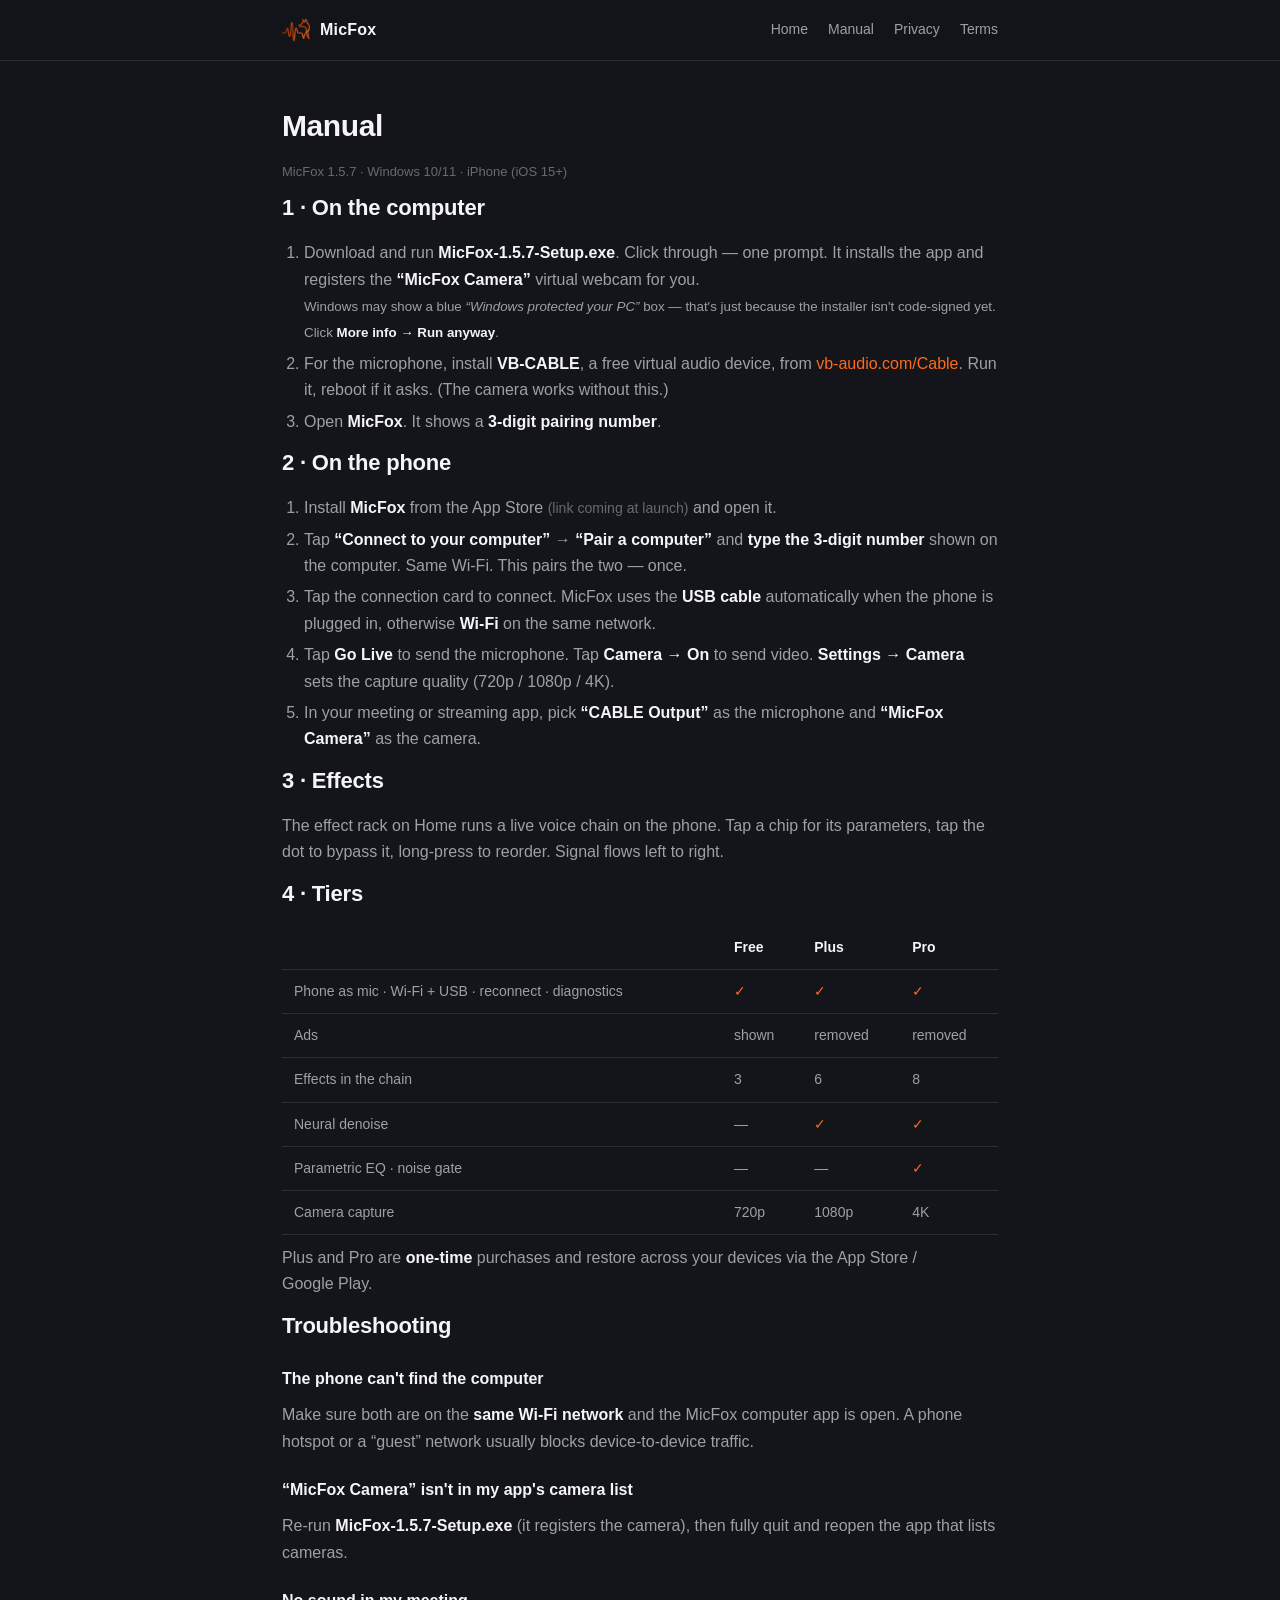
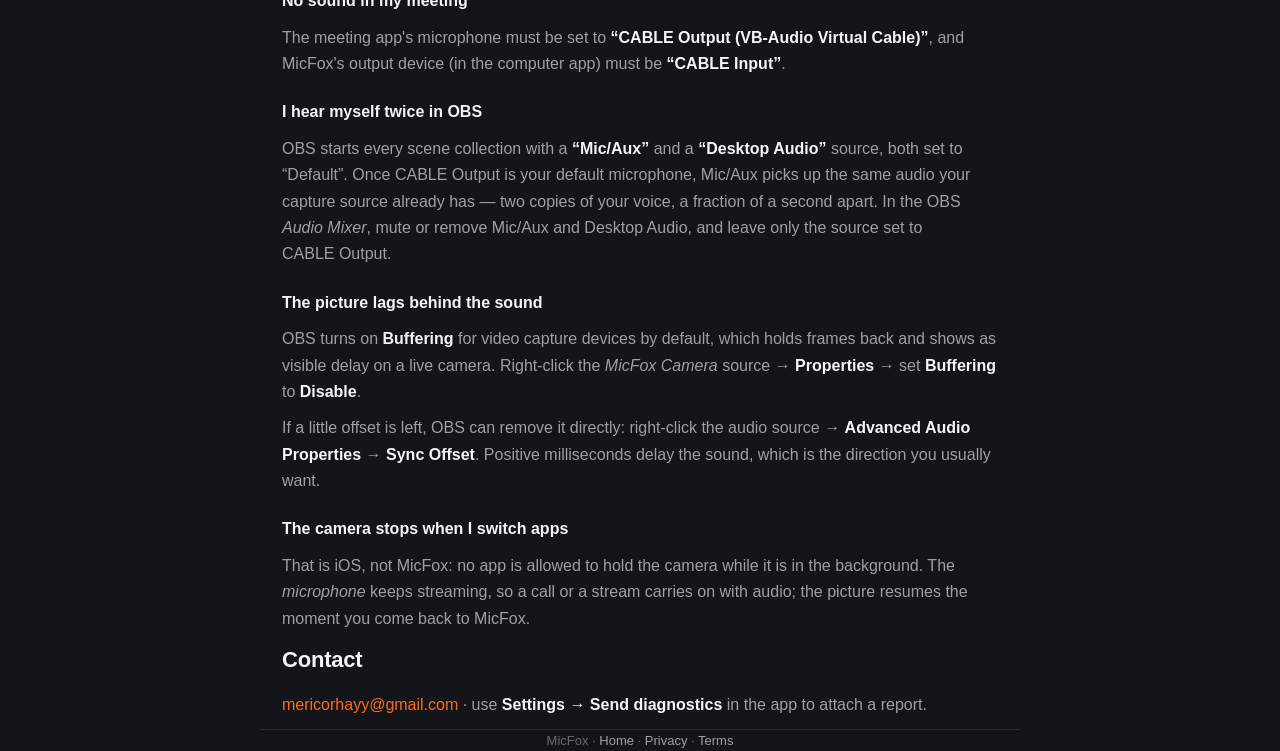
==== manual.html @ d4088ad7 "Ship 1.5.7 The site was serving 1.5.6 while the phone build moved to 1.5.7. Same installer the deskt" ====
<!doctype html>
<html lang="en">
<head>
<meta charset="utf-8">
<meta name="viewport" content="width=device-width, initial-scale=1">
<title>MicFox — Manual</title>
<meta name="description" content="How to set up and use MicFox.">
<link rel="icon" href="micfox-mark.png" type="image/png">
<link rel="stylesheet" href="style.css">
</head>
<body>

<header>
  <div class="wrap">
    <a class="brand" href="./"><img class="mark" src="micfox-mark.png" alt="" width="26" height="26"> MicFox</a>
    <nav>
      <a href="./">Home</a>
      <a href="manual.html">Manual</a>
      <a href="privacy.html">Privacy</a>
      <a href="terms.html">Terms</a>
    </nav>
  </div>
</header>

<main class="wrap doc">
  <h1>Manual</h1>
  <p class="updated">MicFox 1.5.7 &middot; Windows 10/11 &middot; iPhone (iOS&nbsp;15+)</p>

  <h2>1 · On the computer</h2>
  <ol>
    <li>Download and run
      <a href="download/MicFox-1.5.7-Setup.exe"><strong>MicFox‑1.5.7‑Setup.exe</strong></a>.
      Click through — one prompt. It installs the app and registers the
      <strong>“MicFox Camera”</strong> virtual webcam for you.
      <br><small>Windows may show a blue <em>“Windows protected your PC”</em>
      box — that's just because the installer isn't code‑signed yet. Click
      <strong>More info → Run anyway</strong>.</small></li>
    <li>For the microphone, install <strong>VB‑CABLE</strong>, a free virtual
      audio device, from
      <a href="https://vb-audio.com/Cable/">vb‑audio.com/Cable</a>. Run it,
      reboot if it asks. (The camera works without this.)</li>
    <li>Open <strong>MicFox</strong>. It shows a <strong>3-digit pairing
      number</strong>.</li>
  </ol>

  <h2>2 · On the phone</h2>
  <ol>
    <!-- TODO: put the App Store URL in the href below and delete the note. -->
    <li>Install <strong>MicFox</strong> from the App&nbsp;Store
      <span class="soon">(link coming at launch)</span> and open it.</li>
    <li>Tap <strong>“Connect to your computer”</strong> →
      <strong>“Pair a computer”</strong> and <strong>type the 3-digit
      number</strong> shown on the computer. Same Wi-Fi. This pairs the two —
      once.</li>
    <li>Tap the connection card to connect. MicFox uses the <strong>USB
      cable</strong> automatically when the phone is plugged in, otherwise
      <strong>Wi‑Fi</strong> on the same network.</li>
    <li>Tap <strong>Go Live</strong> to send the microphone. Tap
      <strong>Camera → On</strong> to send video. <strong>Settings → Camera</strong>
      sets the capture quality (720p / 1080p / 4K).</li>
    <li>In your meeting or streaming app, pick <strong>“CABLE Output”</strong> as
      the microphone and <strong>“MicFox Camera”</strong> as the camera.</li>
  </ol>

  <h2>3 · Effects</h2>
  <p>The effect rack on Home runs a live voice chain on the phone. Tap a chip for
    its parameters, tap the dot to bypass it, long‑press to reorder. Signal flows
    left to right.</p>

  <h2>4 · Tiers</h2>
  <table>
    <thead>
      <tr><th>&nbsp;</th><th>Free</th><th>Plus</th><th>Pro</th></tr>
    </thead>
    <tbody>
      <tr><td>Phone as mic · Wi‑Fi + USB · reconnect · diagnostics</td><td class="tick">✓</td><td class="tick">✓</td><td class="tick">✓</td></tr>
      <tr><td>Ads</td><td>shown</td><td>removed</td><td>removed</td></tr>
      <tr><td>Effects in the chain</td><td>3</td><td>6</td><td>8</td></tr>
      <tr><td>Neural denoise</td><td>—</td><td class="tick">✓</td><td class="tick">✓</td></tr>
      <tr><td>Parametric EQ · noise gate</td><td>—</td><td>—</td><td class="tick">✓</td></tr>
      <tr><td>Camera capture</td><td>720p</td><td>1080p</td><td>4K</td></tr>
    </tbody>
  </table>
  <p>Plus and Pro are <strong>one‑time</strong> purchases and restore across your
    devices via the App&nbsp;Store / Google&nbsp;Play.</p>

  <h2>Troubleshooting</h2>
  <h3>The phone can't find the computer</h3>
  <p>Make sure both are on the <strong>same Wi‑Fi network</strong> and the MicFox
    computer app is open. A phone hotspot or a “guest” network usually blocks
    device‑to‑device traffic.</p>
  <h3>“MicFox Camera” isn't in my app's camera list</h3>
  <p>Re‑run <strong>MicFox‑1.5.7‑Setup.exe</strong> (it registers the camera), then
    fully quit and reopen the app that lists cameras.</p>
  <h3>No sound in my meeting</h3>
  <p>The meeting app's microphone must be set to <strong>“CABLE Output
    (VB‑Audio Virtual Cable)”</strong>, and MicFox's output device (in the
    computer app) must be <strong>“CABLE Input”</strong>.</p>

  <h3>I hear myself twice in OBS</h3>
  <p>OBS starts every scene collection with a <strong>“Mic/Aux”</strong> and a
    <strong>“Desktop Audio”</strong> source, both set to “Default”. Once
    CABLE&nbsp;Output is your default microphone, Mic/Aux picks up the same
    audio your capture source already has — two copies of your voice, a
    fraction of a second apart. In the OBS <em>Audio Mixer</em>, mute or remove
    Mic/Aux and Desktop Audio, and leave only the source set to CABLE&nbsp;Output.</p>

  <h3>The picture lags behind the sound</h3>
  <p>OBS turns on <strong>Buffering</strong> for video capture devices by
    default, which holds frames back and shows as visible delay on a live
    camera. Right-click the <em>MicFox Camera</em> source →
    <strong>Properties</strong> → set <strong>Buffering</strong> to
    <strong>Disable</strong>.</p>
  <p>If a little offset is left, OBS can remove it directly: right-click the
    audio source → <strong>Advanced Audio Properties</strong> →
    <strong>Sync Offset</strong>. Positive milliseconds delay the sound, which
    is the direction you usually want.</p>

  <h3>The camera stops when I switch apps</h3>
  <p>That is iOS, not MicFox: no app is allowed to hold the camera while it is
    in the background. The <em>microphone</em> keeps streaming, so a call or a
    stream carries on with audio; the picture resumes the moment you come back
    to MicFox.</p>

  <h2>Contact</h2>
  <p><a href="mailto:mericorhayy@gmail.com">mericorhayy@gmail.com</a> · use
    <strong>Settings → Send diagnostics</strong> in the app to attach a report.</p>
</main>

<footer class="wrap">
  MicFox · <a href="./">Home</a> · <a href="privacy.html">Privacy</a> · <a href="terms.html">Terms</a>
</footer>

</body>
</html>
---- style.css ----
:root {
  --bg: #13151b;
  --surface: #1c1e26;
  --surface-2: #24262f;
  --border: rgba(255, 255, 255, 0.10);
  --text: #f5f5f7;
  --text-2: rgba(245, 245, 247, 0.62);
  --text-3: rgba(245, 245, 247, 0.38);
  --accent: #ff6a1a;
  --accent-soft: rgba(255, 106, 26, 0.14);
  --radius: 16px;
}

* { box-sizing: border-box; margin: 0; padding: 0; }

html { -webkit-text-size-adjust: 100%; }

body {
  background: var(--bg);
  color: var(--text);
  font: 16px/1.65 -apple-system, BlinkMacSystemFont, "Segoe UI", Roboto, Helvetica, Arial, sans-serif;
  -webkit-font-smoothing: antialiased;
}

a { color: var(--accent); text-decoration: none; }
a:hover { text-decoration: underline; }

.wrap { max-width: 760px; margin: 0 auto; padding: 0 22px; }

/* header */
header {
  border-bottom: 1px solid var(--border);
  background: rgba(19, 21, 27, 0.85);
  backdrop-filter: blur(10px);
  position: sticky; top: 0; z-index: 10;
}
header .wrap {
  display: flex; align-items: center; gap: 14px;
  height: 60px;
}
.brand {
  display: flex; align-items: center; gap: 10px;
  font-weight: 800; letter-spacing: 0.2px; color: var(--text);
}
.brand .mark {
  /* The mark is transparent artwork with its own silhouette, so it wants air
     around it rather than a tinted tile behind it. */
  width: 28px; height: 28px;
  object-fit: contain;
  display: block;
}
header nav { margin-left: auto; display: flex; gap: 20px; font-size: 14px; }
header nav a { color: var(--text-2); }
header nav a:hover { color: var(--text); text-decoration: none; }

/* hero */
.hero { padding: 72px 0 44px; text-align: center; }
.hero h1 { font-size: 40px; line-height: 1.15; letter-spacing: -0.5px; }
.hero .accent { color: var(--accent); }
.hero p.lead { color: var(--text-2); font-size: 18px; margin: 16px auto 0; max-width: 560px; }

.cta-row { display: flex; gap: 12px; justify-content: center; flex-wrap: wrap; margin-top: 30px; }
.btn {
  display: inline-flex; align-items: center; gap: 8px;
  padding: 12px 20px; border-radius: 999px; font-weight: 700; font-size: 14px;
  border: 1px solid var(--accent); color: var(--accent);
}
.btn:hover { text-decoration: none; }
.btn.primary { background: var(--accent); color: #1a1206; border-color: var(--accent); }

/* sections */
main { padding: 8px 0 80px; }
section { padding: 34px 0; border-top: 1px solid var(--border); }
section:first-of-type { border-top: 0; }
h2 { font-size: 22px; letter-spacing: -0.2px; margin-bottom: 14px; }
h3 { font-size: 16px; margin: 22px 0 8px; }
p { color: var(--text-2); margin: 10px 0; }
ul, ol { color: var(--text-2); margin: 10px 0 10px 22px; }
li { margin: 5px 0; }
strong { color: var(--text); font-weight: 650; }

.cards { display: grid; grid-template-columns: 1fr 1fr; gap: 14px; margin-top: 8px; }
@media (max-width: 620px) { .cards { grid-template-columns: 1fr; } }
.card {
  background: var(--surface); border: 1px solid var(--border);
  border-radius: var(--radius); padding: 16px 18px;
}
.card h3 { margin-top: 0; color: var(--text); }
.card p { margin: 6px 0 0; font-size: 14px; }

/* pricing table */
table { width: 100%; border-collapse: collapse; margin-top: 10px; font-size: 14px; }
th, td { text-align: left; padding: 10px 12px; border-bottom: 1px solid var(--border); }
th { color: var(--text); font-weight: 700; }
td { color: var(--text-2); }
td.tick { color: var(--accent); }

/* callout */
.note {
  background: var(--accent-soft); border: 1px solid rgba(255,106,26,0.35);
  border-radius: 12px; padding: 12px 16px; font-size: 14px; color: var(--text-2);
}

code {
  background: var(--surface-2); border: 1px solid var(--border);
  padding: 2px 6px; border-radius: 6px; font-size: 13px;
  font-family: ui-monospace, SFMono-Regular, Menlo, Consolas, monospace;
  color: var(--text);
}
pre {
  background: var(--surface-2); border: 1px solid var(--border);
  padding: 14px 16px; border-radius: 12px; overflow-x: auto; margin: 12px 0;
}
pre code { background: none; border: 0; padding: 0; }

/* footer */
footer {
  border-top: 1px solid var(--border); padding: 26px 0 40px;
  color: var(--text-3); font-size: 13px; text-align: center;
}
footer a { color: var(--text-2); }

.doc h1 { font-size: 30px; letter-spacing: -0.4px; margin: 40px 0 6px; }
.doc .updated { color: var(--text-3); font-size: 13px; margin-bottom: 8px; }

/* "link coming at launch" — a pending App Store link, marked as pending rather
   than left as plain text that reads like a dead end. */
.soon {
  font-size: .88em;
  color: var(--text-3);
  white-space: nowrap;
}
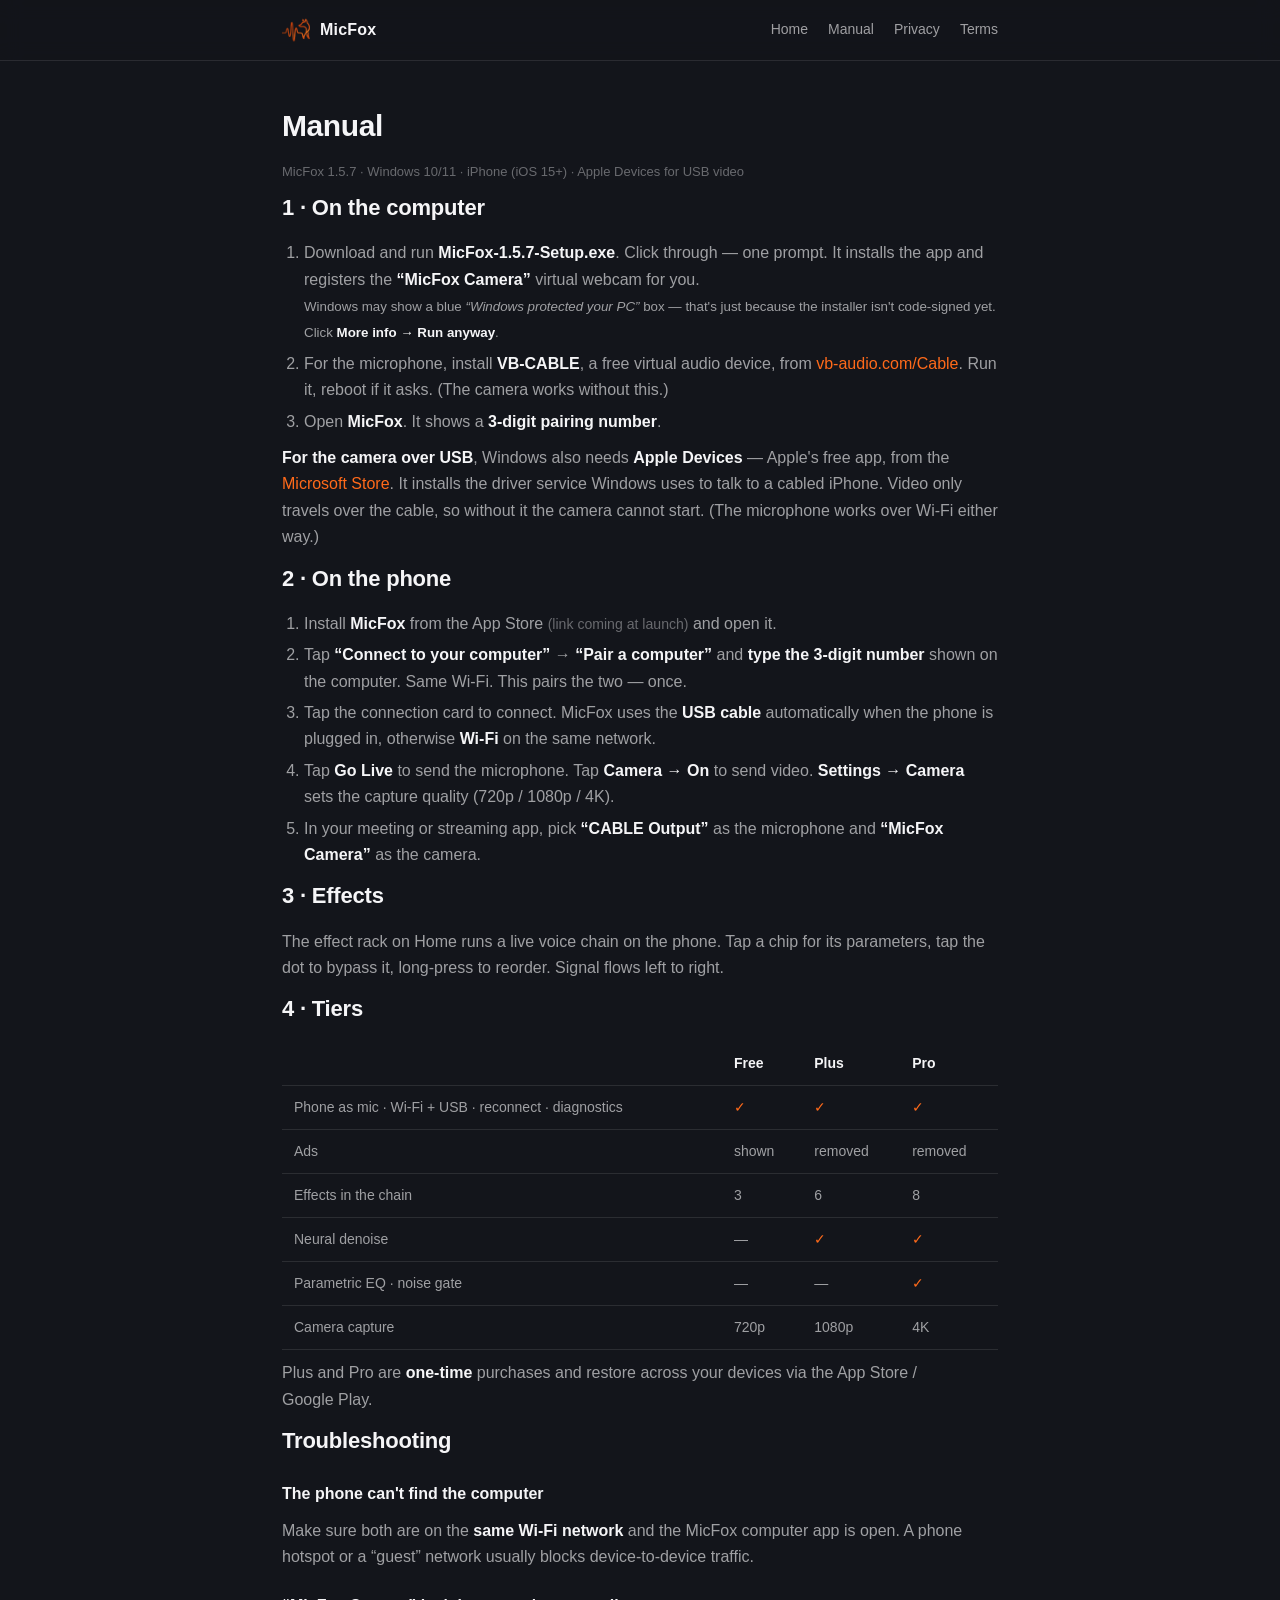
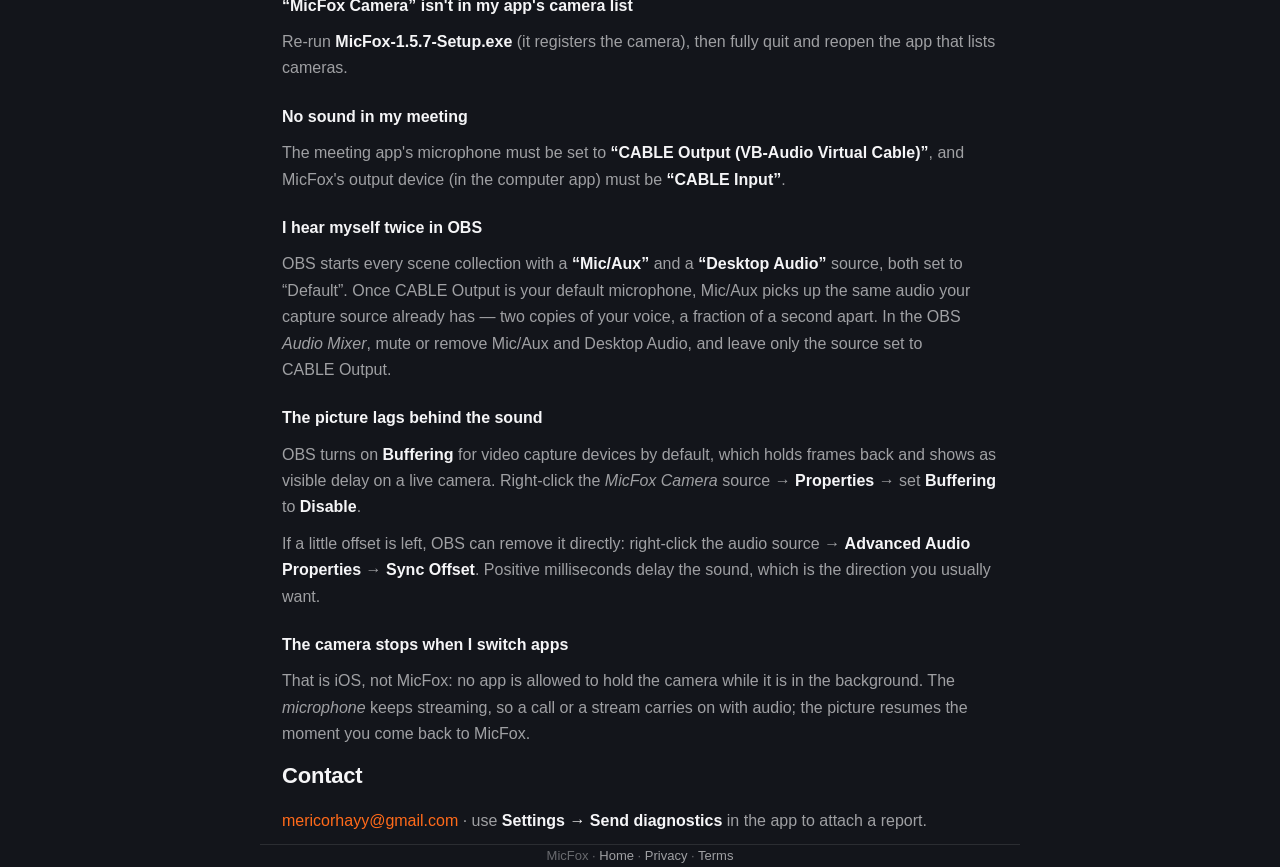
==== commit 7f3dcd22: "Say that USB video needs Apple Devices Video only ever travels over the cable, and Windows can only " ====
--- a/manual.html
+++ b/manual.html
@@ -24,7 +24,7 @@
 
 <main class="wrap doc">
   <h1>Manual</h1>
-  <p class="updated">MicFox 1.5.7 &middot; Windows 10/11 &middot; iPhone (iOS&nbsp;15+)</p>
+  <p class="updated">MicFox 1.5.7 &middot; Windows 10/11 &middot; iPhone (iOS&nbsp;15+) &middot; Apple&nbsp;Devices for USB video</p>
 
   <h2>1 · On the computer</h2>
   <ol>
@@ -42,6 +42,13 @@
     <li>Open <strong>MicFox</strong>. It shows a <strong>3-digit pairing
       number</strong>.</li>
   </ol>
+
+  <p><strong>For the camera over USB</strong>, Windows also needs
+    <strong>Apple Devices</strong> — Apple's free app, from the
+    <a href="https://apps.microsoft.com/detail/9np83lwlpz9k">Microsoft Store</a>.
+    It installs the driver service Windows uses to talk to a cabled iPhone.
+    Video only travels over the cable, so without it the camera cannot start.
+    (The microphone works over Wi‑Fi either way.)</p>
 
   <h2>2 · On the phone</h2>
   <ol>
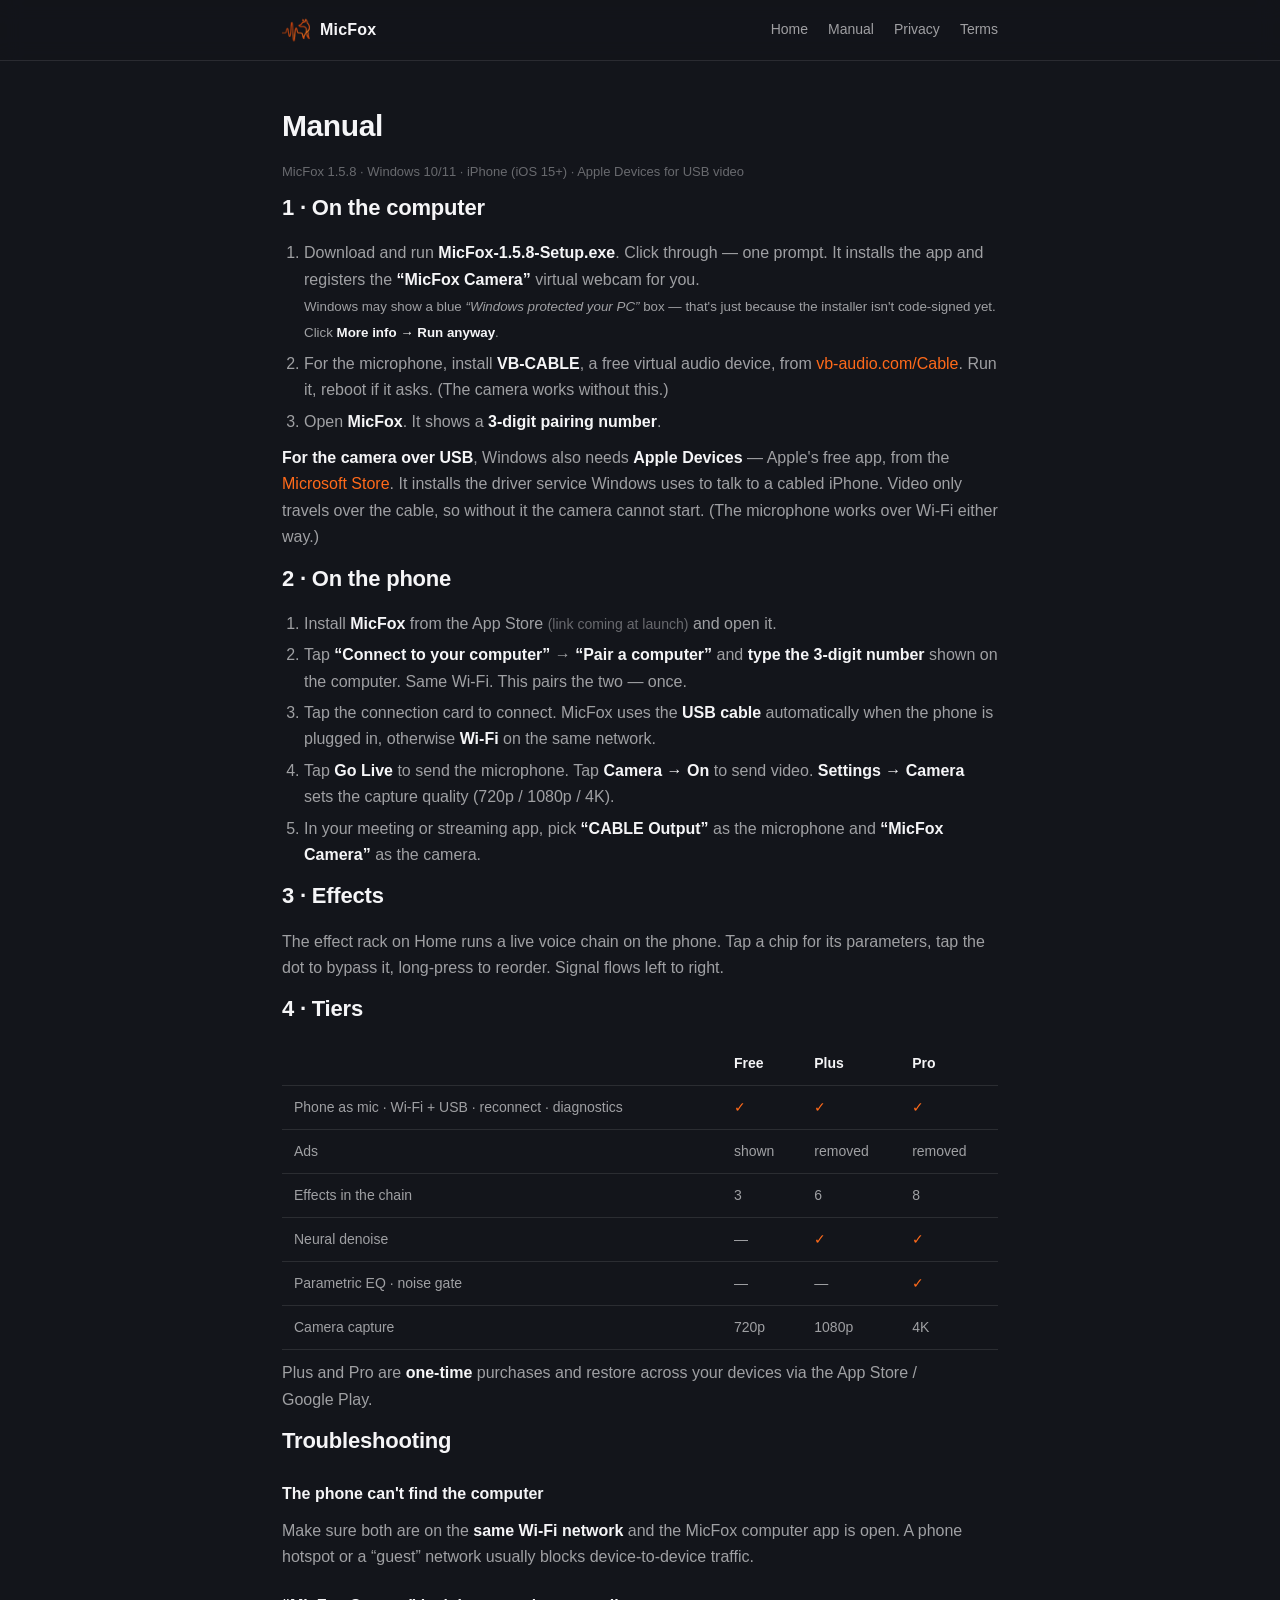
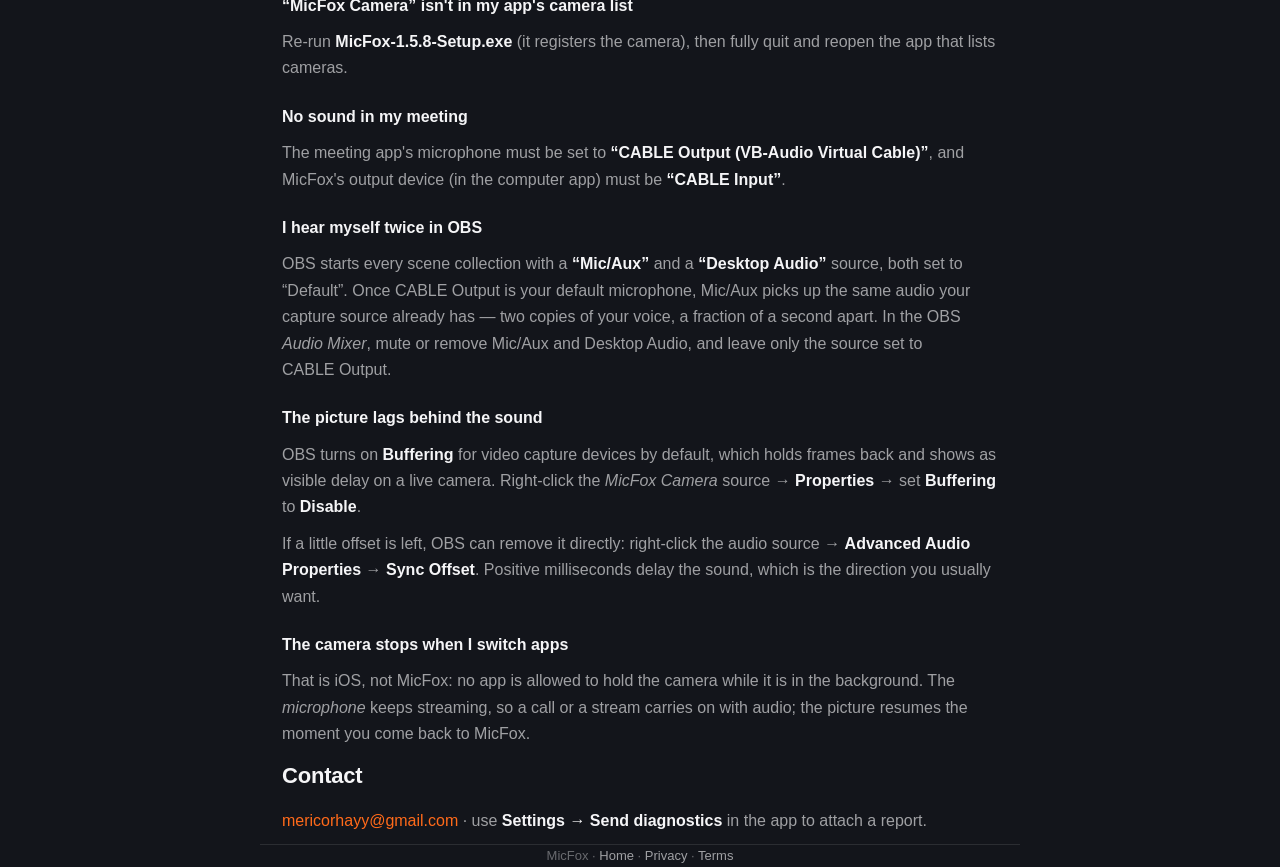
==== commit b07c7fad: "Ship 1.5.8 Keeps the site's installer in step with the phone build, so a support conversation is not" ====
--- a/manual.html
+++ b/manual.html
@@ -24,12 +24,12 @@
 
 <main class="wrap doc">
   <h1>Manual</h1>
-  <p class="updated">MicFox 1.5.7 &middot; Windows 10/11 &middot; iPhone (iOS&nbsp;15+) &middot; Apple&nbsp;Devices for USB video</p>
+  <p class="updated">MicFox 1.5.8 &middot; Windows 10/11 &middot; iPhone (iOS&nbsp;15+) &middot; Apple&nbsp;Devices for USB video</p>
 
   <h2>1 · On the computer</h2>
   <ol>
     <li>Download and run
-      <a href="download/MicFox-1.5.7-Setup.exe"><strong>MicFox‑1.5.7‑Setup.exe</strong></a>.
+      <a href="download/MicFox-1.5.8-Setup.exe"><strong>MicFox‑1.5.8‑Setup.exe</strong></a>.
       Click through — one prompt. It installs the app and registers the
       <strong>“MicFox Camera”</strong> virtual webcam for you.
       <br><small>Windows may show a blue <em>“Windows protected your PC”</em>
@@ -97,7 +97,7 @@
     computer app is open. A phone hotspot or a “guest” network usually blocks
     device‑to‑device traffic.</p>
   <h3>“MicFox Camera” isn't in my app's camera list</h3>
-  <p>Re‑run <strong>MicFox‑1.5.7‑Setup.exe</strong> (it registers the camera), then
+  <p>Re‑run <strong>MicFox‑1.5.8‑Setup.exe</strong> (it registers the camera), then
     fully quit and reopen the app that lists cameras.</p>
   <h3>No sound in my meeting</h3>
   <p>The meeting app's microphone must be set to <strong>“CABLE Output
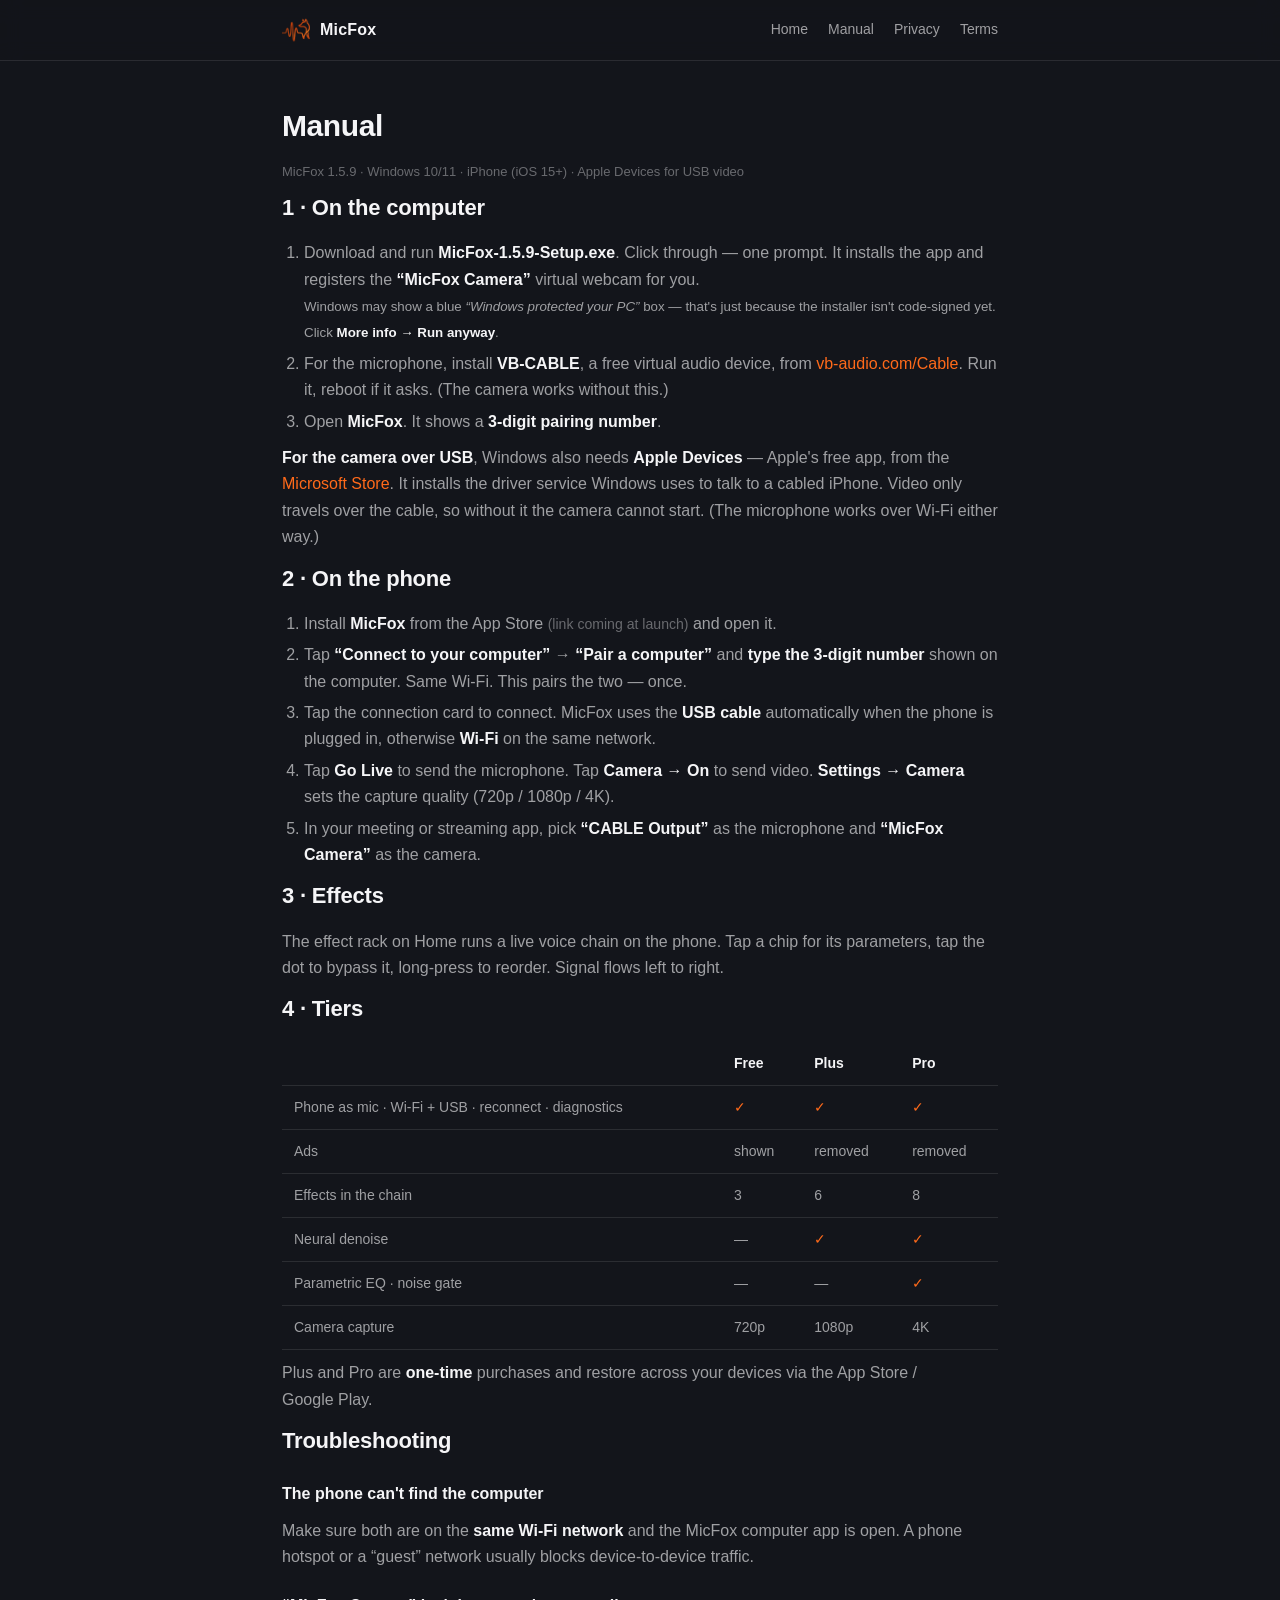
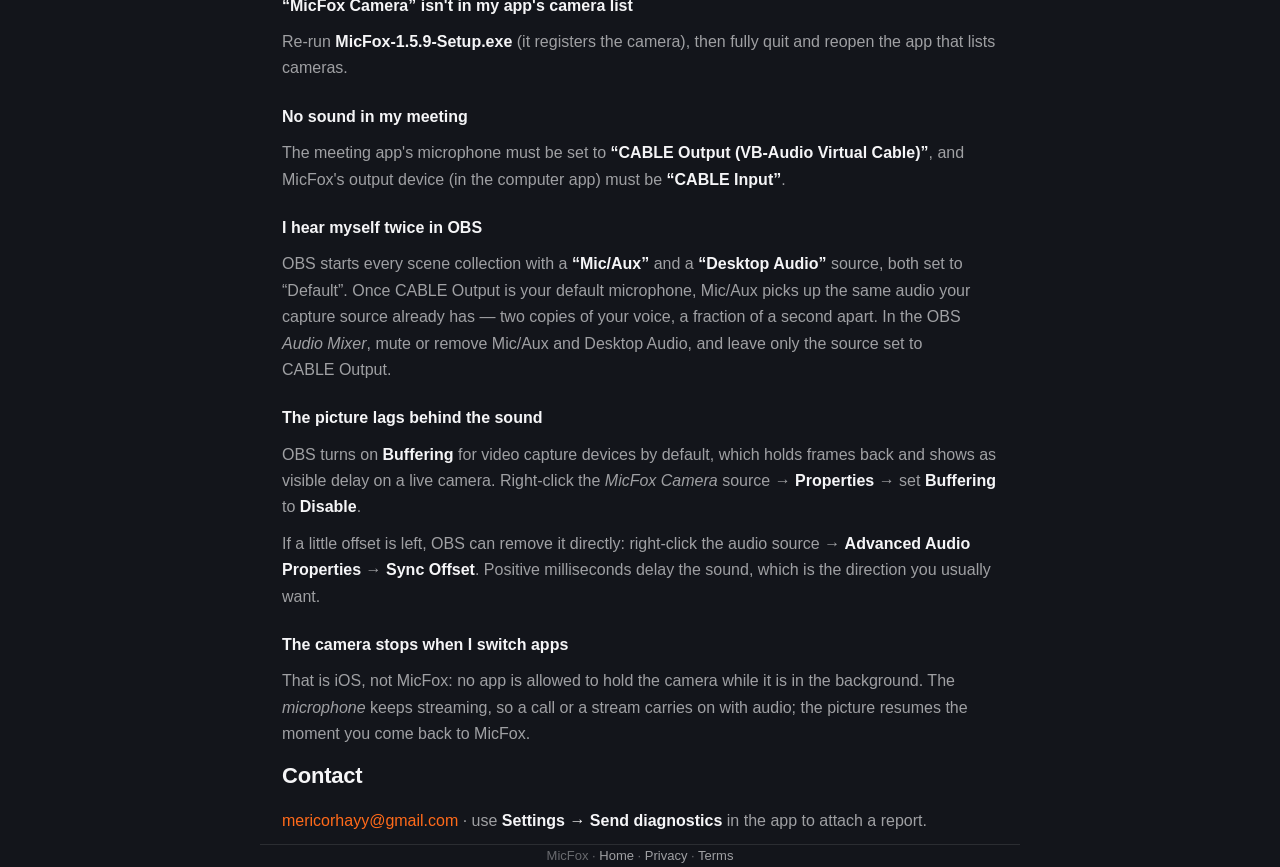
==== commit 9f82f6da: "Ship 1.5.9" ====
--- a/manual.html
+++ b/manual.html
@@ -24,12 +24,12 @@
 
 <main class="wrap doc">
   <h1>Manual</h1>
-  <p class="updated">MicFox 1.5.8 &middot; Windows 10/11 &middot; iPhone (iOS&nbsp;15+) &middot; Apple&nbsp;Devices for USB video</p>
+  <p class="updated">MicFox 1.5.9 &middot; Windows 10/11 &middot; iPhone (iOS&nbsp;15+) &middot; Apple&nbsp;Devices for USB video</p>
 
   <h2>1 · On the computer</h2>
   <ol>
     <li>Download and run
-      <a href="download/MicFox-1.5.8-Setup.exe"><strong>MicFox‑1.5.8‑Setup.exe</strong></a>.
+      <a href="download/MicFox-1.5.9-Setup.exe"><strong>MicFox‑1.5.9‑Setup.exe</strong></a>.
       Click through — one prompt. It installs the app and registers the
       <strong>“MicFox Camera”</strong> virtual webcam for you.
       <br><small>Windows may show a blue <em>“Windows protected your PC”</em>
@@ -97,7 +97,7 @@
     computer app is open. A phone hotspot or a “guest” network usually blocks
     device‑to‑device traffic.</p>
   <h3>“MicFox Camera” isn't in my app's camera list</h3>
-  <p>Re‑run <strong>MicFox‑1.5.8‑Setup.exe</strong> (it registers the camera), then
+  <p>Re‑run <strong>MicFox‑1.5.9‑Setup.exe</strong> (it registers the camera), then
     fully quit and reopen the app that lists cameras.</p>
   <h3>No sound in my meeting</h3>
   <p>The meeting app's microphone must be set to <strong>“CABLE Output
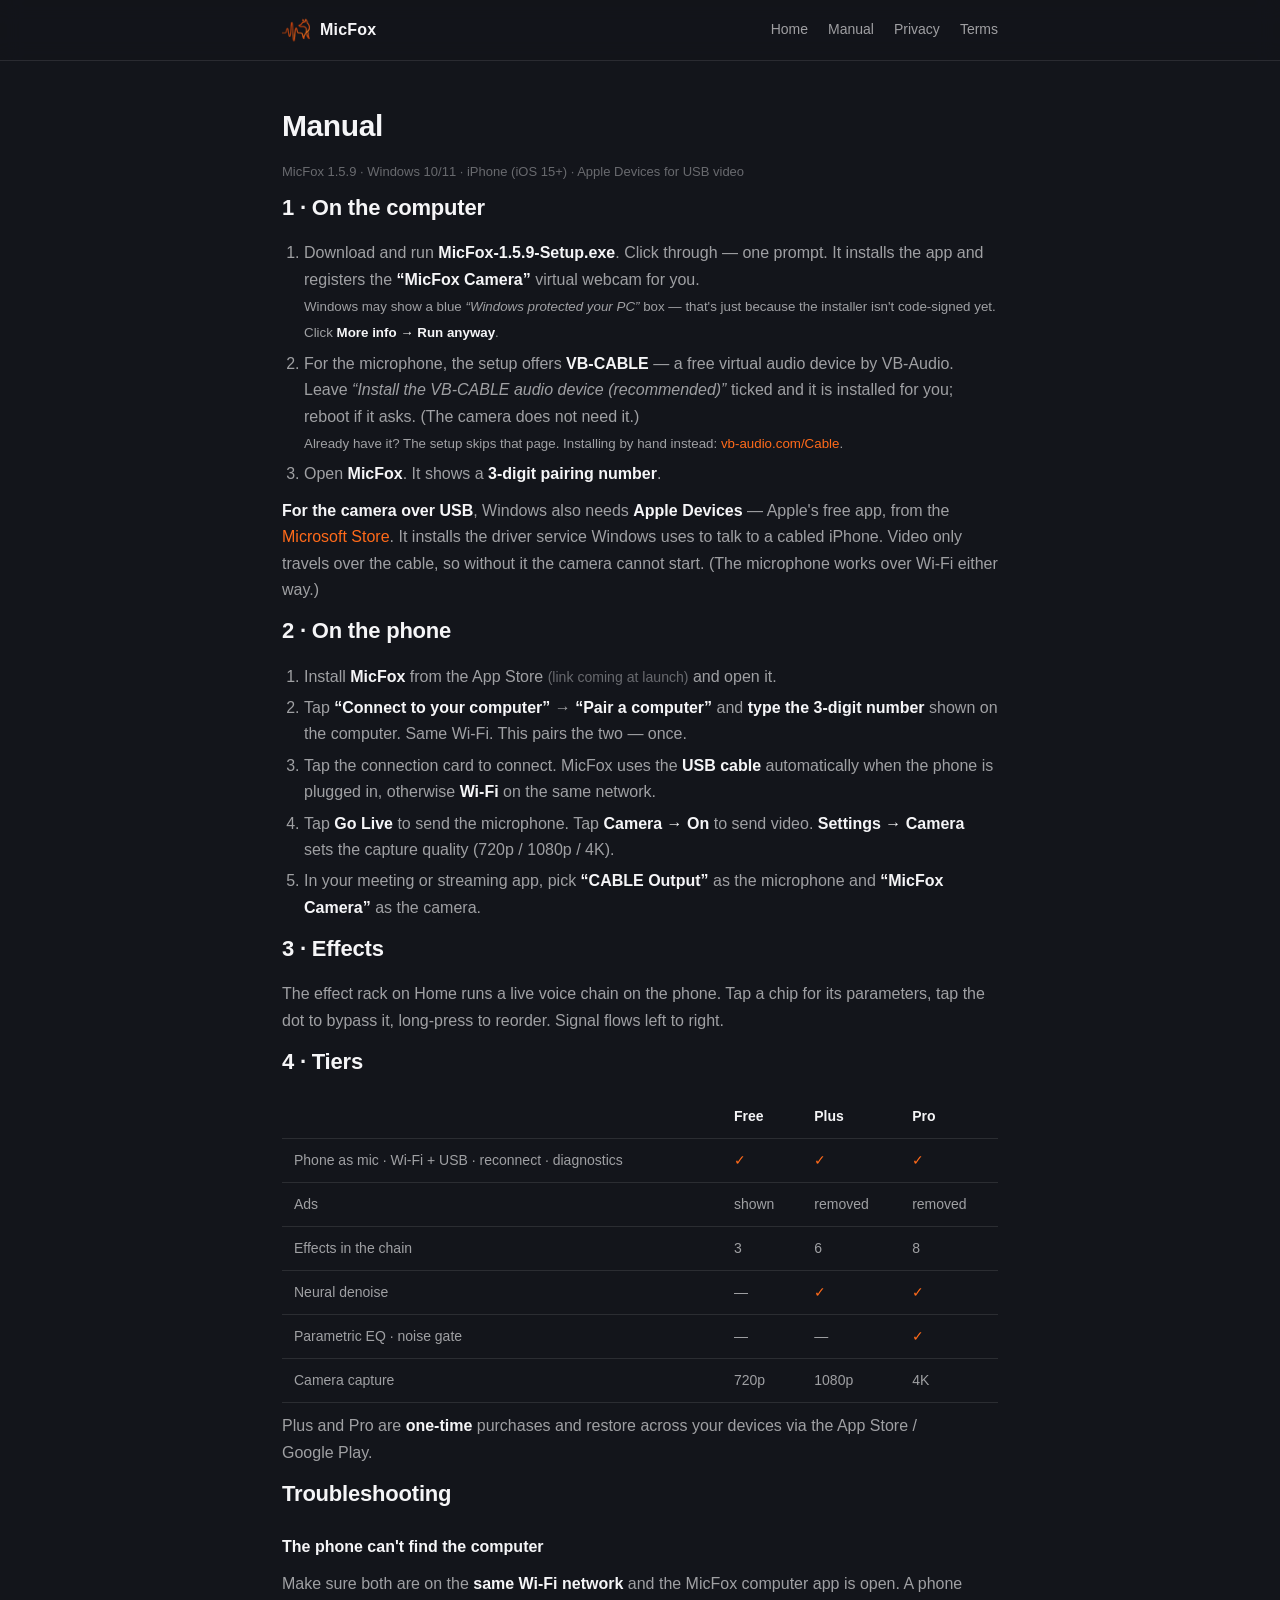
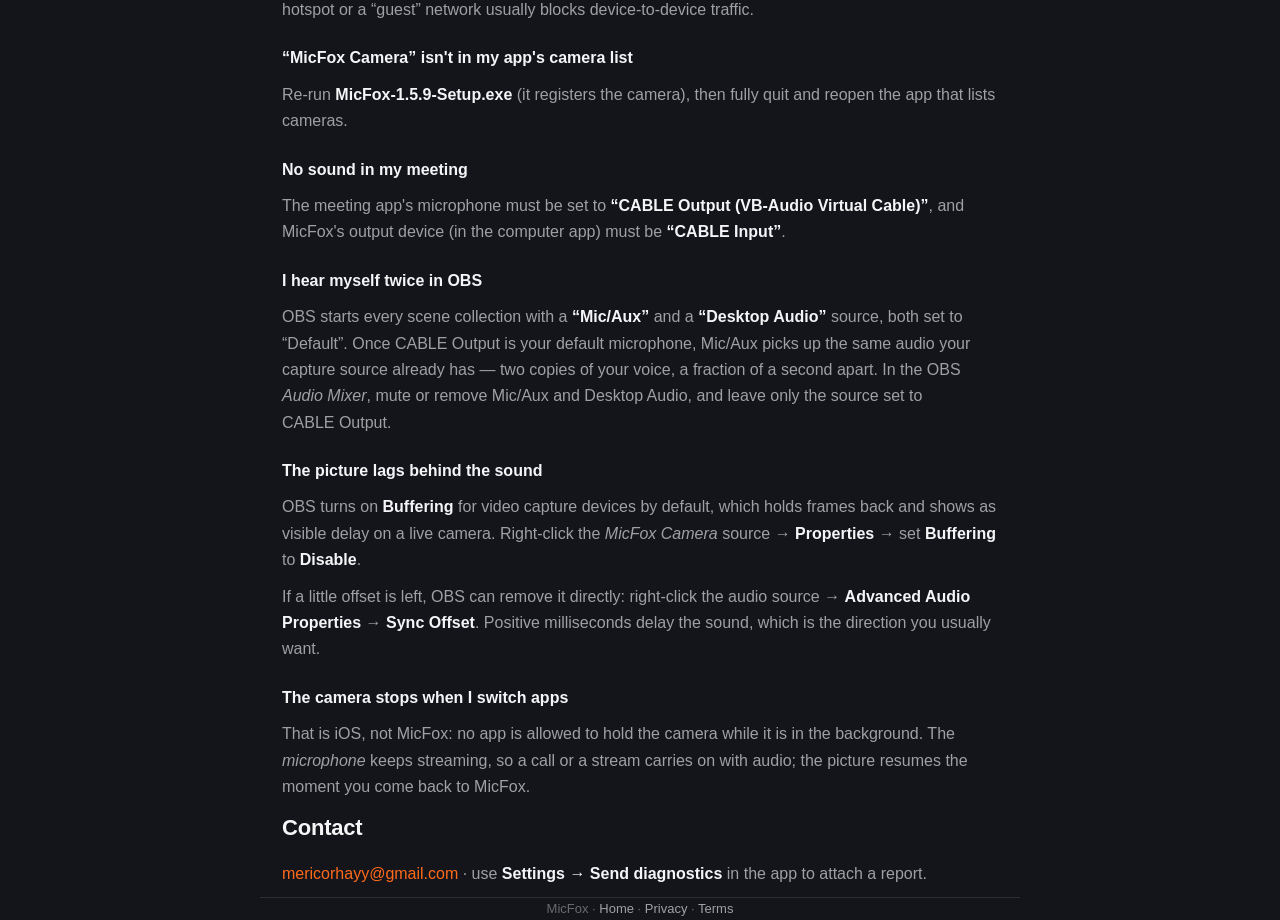
==== commit af12aac8: "The setup already installs VB-CABLE — stop telling people to fetch it Both pages sent the user to vb" ====
--- a/manual.html
+++ b/manual.html
@@ -35,10 +35,12 @@
       <br><small>Windows may show a blue <em>“Windows protected your PC”</em>
       box — that's just because the installer isn't code‑signed yet. Click
       <strong>More info → Run anyway</strong>.</small></li>
-    <li>For the microphone, install <strong>VB‑CABLE</strong>, a free virtual
-      audio device, from
-      <a href="https://vb-audio.com/Cable/">vb‑audio.com/Cable</a>. Run it,
-      reboot if it asks. (The camera works without this.)</li>
+    <li>For the microphone, the setup offers <strong>VB‑CABLE</strong> — a free
+      virtual audio device by VB‑Audio. Leave <em>“Install the VB-CABLE audio
+      device (recommended)”</em> ticked and it is installed for you; reboot if
+      it asks. (The camera does not need it.)
+      <br><small>Already have it? The setup skips that page. Installing by hand
+      instead: <a href="https://vb-audio.com/Cable/">vb‑audio.com/Cable</a>.</small></li>
     <li>Open <strong>MicFox</strong>. It shows a <strong>3-digit pairing
       number</strong>.</li>
   </ol>
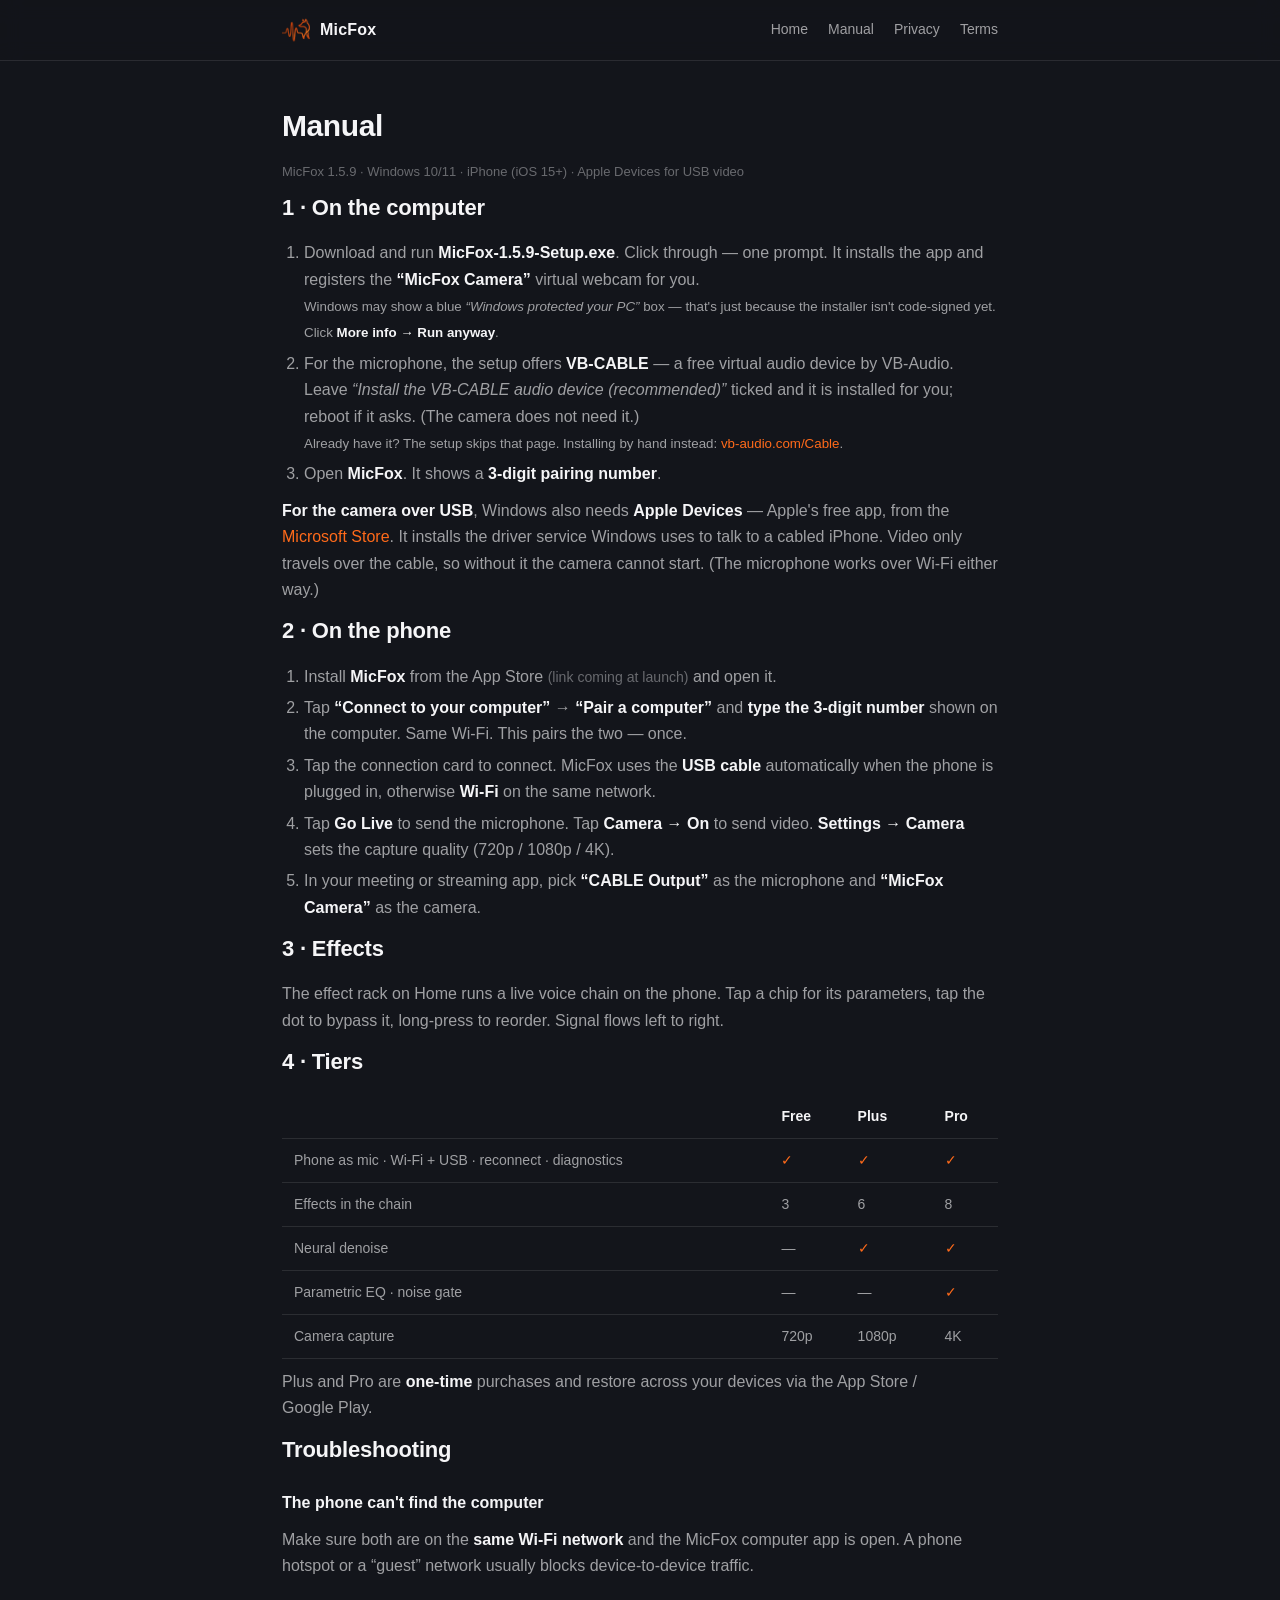
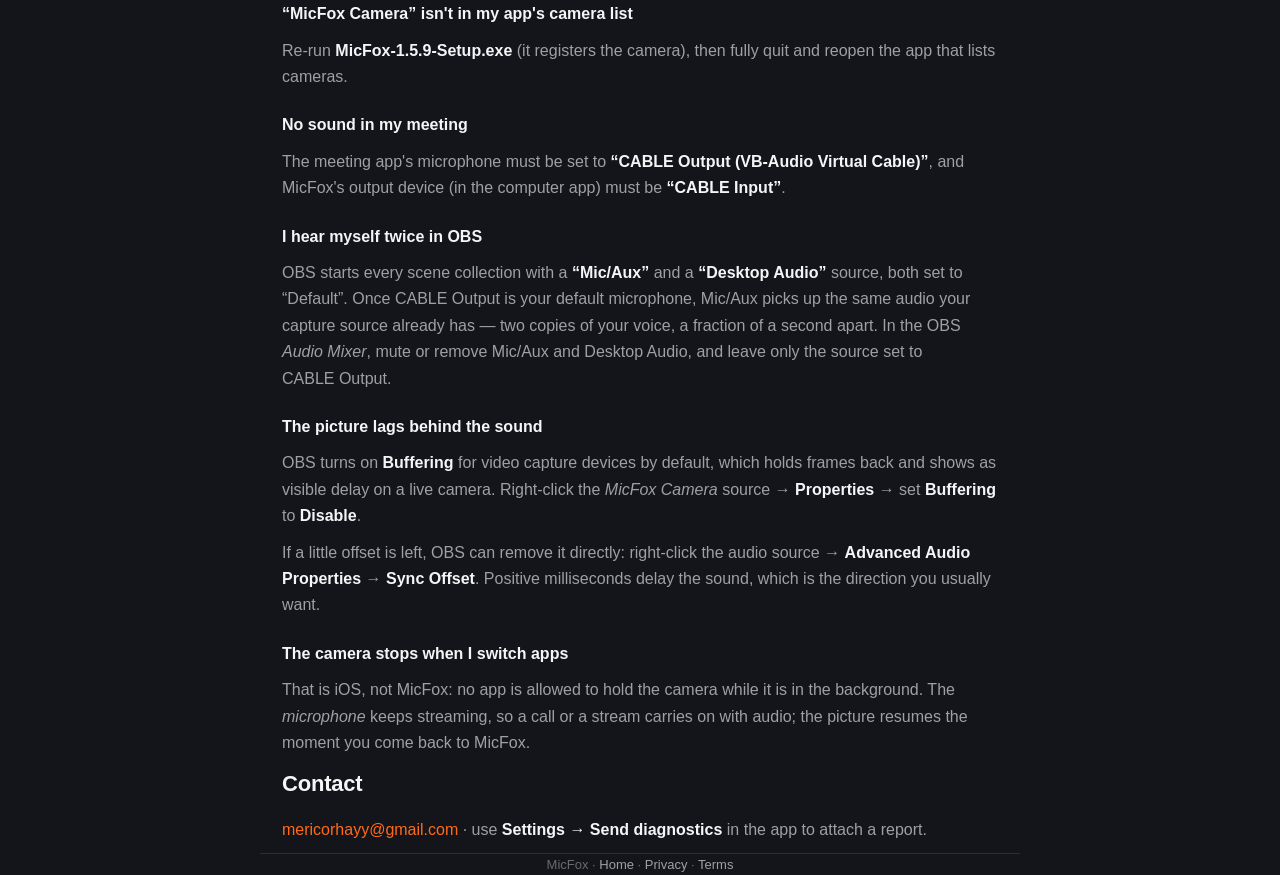
==== commit c614b097: "No advertising, anywhere The free tier's house ad is gone and no ad network is replacing it, so the " ====
--- a/manual.html
+++ b/manual.html
@@ -83,7 +83,6 @@
     </thead>
     <tbody>
       <tr><td>Phone as mic · Wi‑Fi + USB · reconnect · diagnostics</td><td class="tick">✓</td><td class="tick">✓</td><td class="tick">✓</td></tr>
-      <tr><td>Ads</td><td>shown</td><td>removed</td><td>removed</td></tr>
       <tr><td>Effects in the chain</td><td>3</td><td>6</td><td>8</td></tr>
       <tr><td>Neural denoise</td><td>—</td><td class="tick">✓</td><td class="tick">✓</td></tr>
       <tr><td>Parametric EQ · noise gate</td><td>—</td><td>—</td><td class="tick">✓</td></tr>
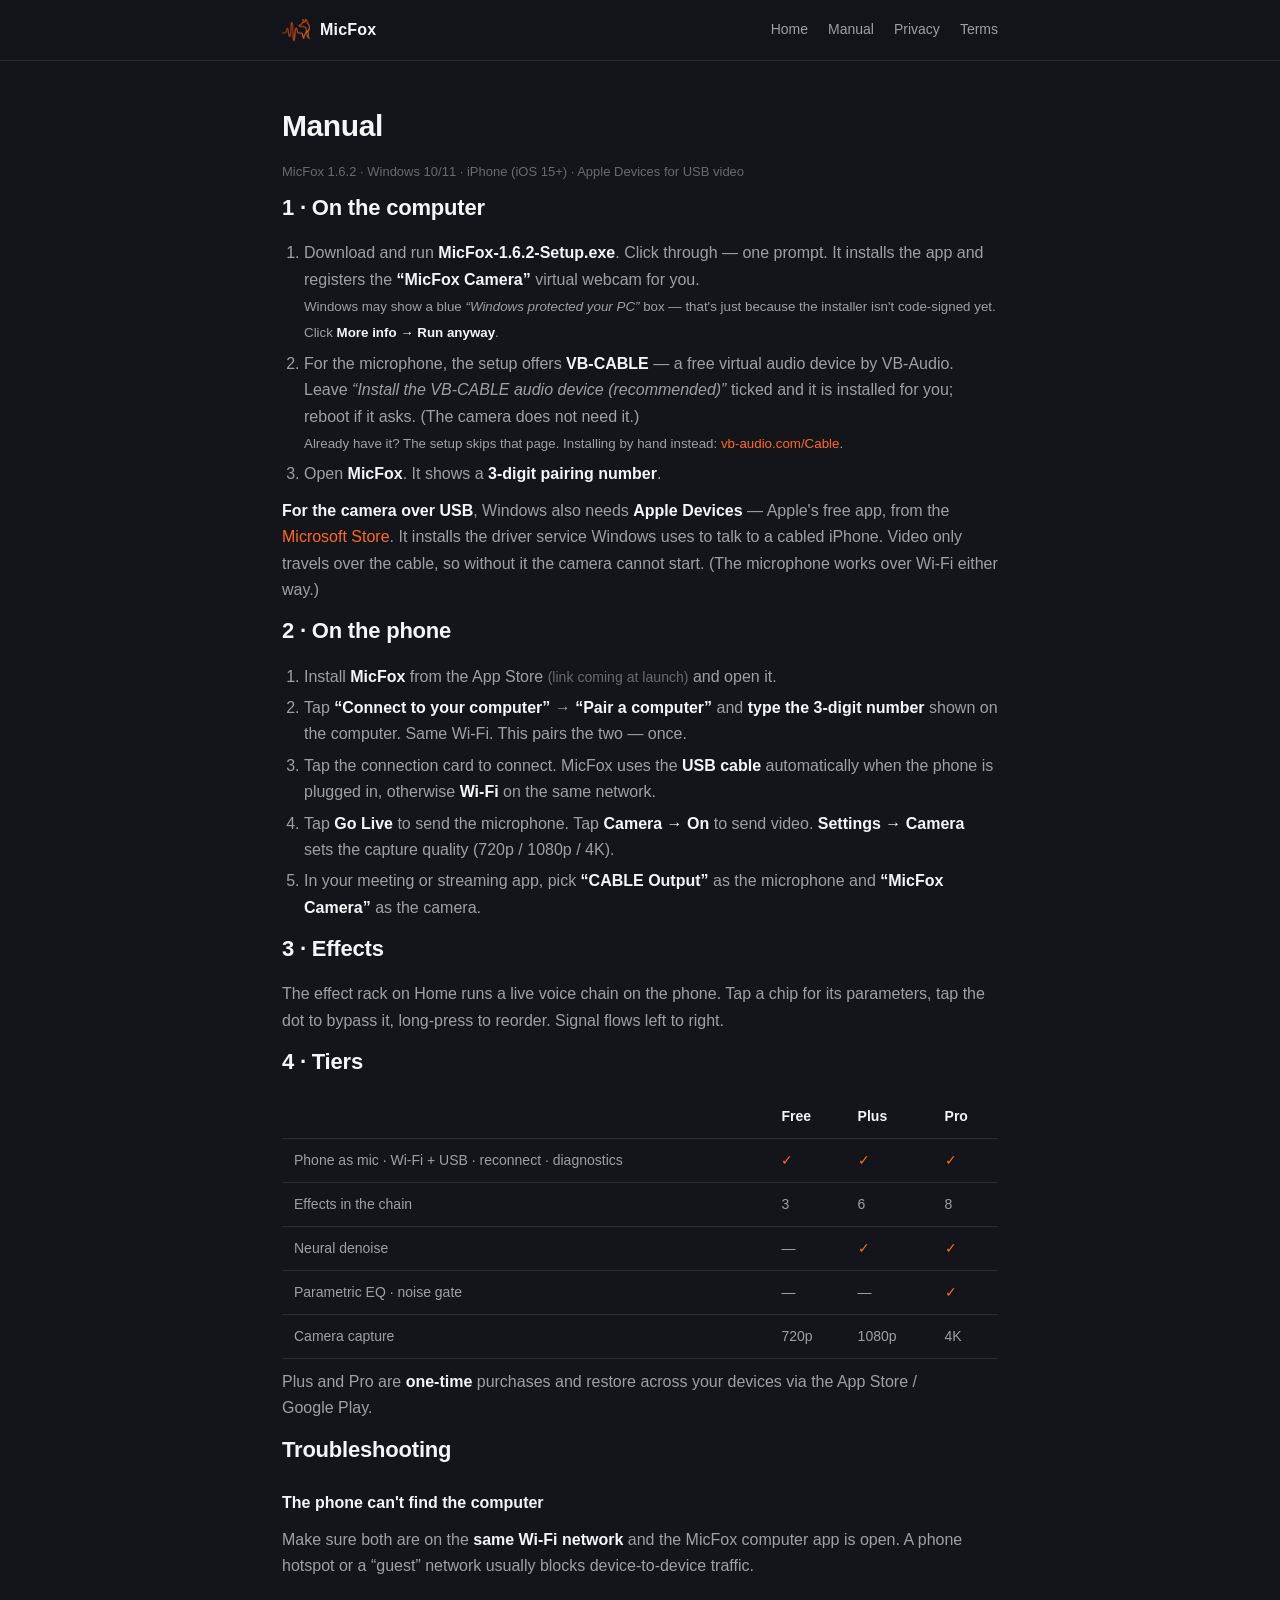
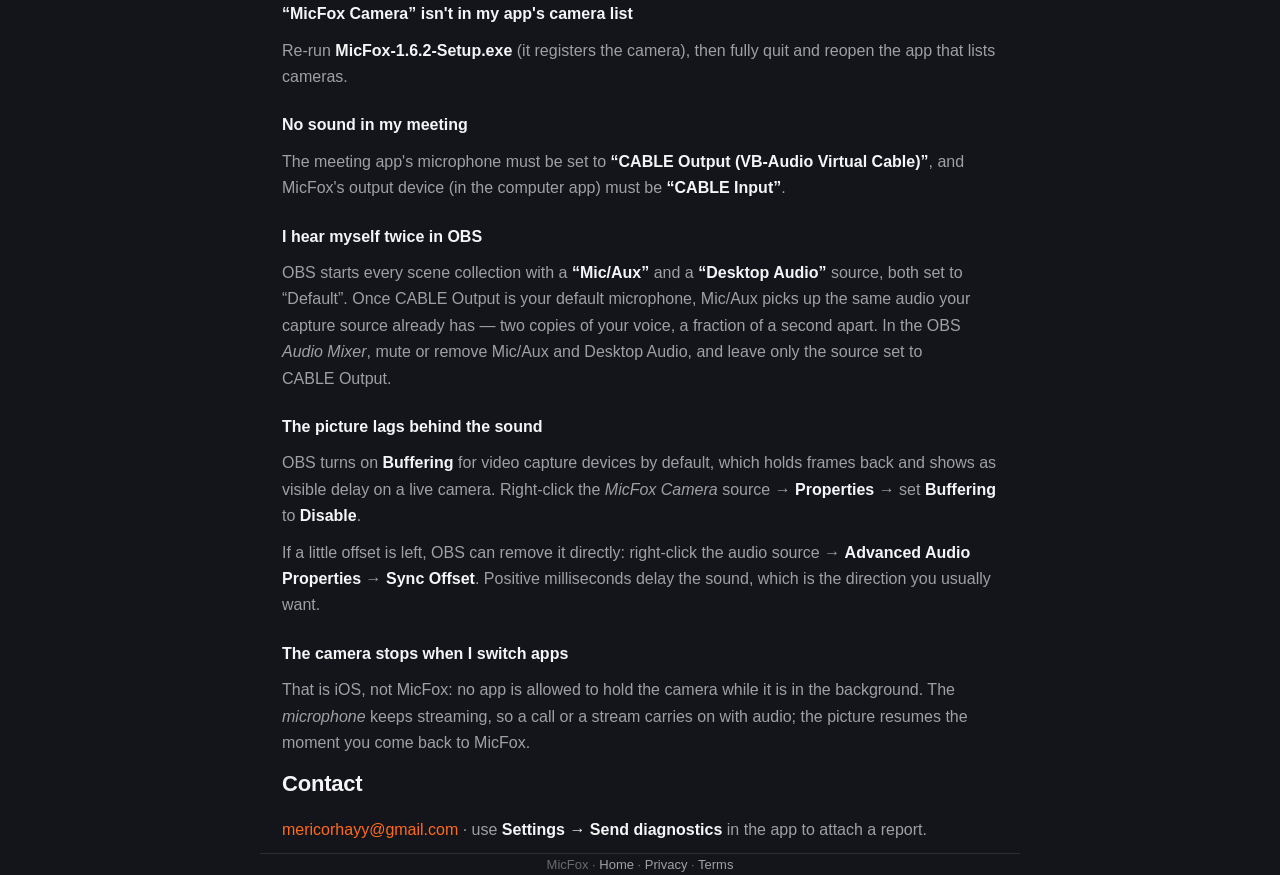
==== commit b13fbb6b: "Ship 1.6.2" ====
--- a/manual.html
+++ b/manual.html
@@ -24,12 +24,12 @@
 
 <main class="wrap doc">
   <h1>Manual</h1>
-  <p class="updated">MicFox 1.5.9 &middot; Windows 10/11 &middot; iPhone (iOS&nbsp;15+) &middot; Apple&nbsp;Devices for USB video</p>
+  <p class="updated">MicFox 1.6.2 &middot; Windows 10/11 &middot; iPhone (iOS&nbsp;15+) &middot; Apple&nbsp;Devices for USB video</p>
 
   <h2>1 · On the computer</h2>
   <ol>
     <li>Download and run
-      <a href="download/MicFox-1.5.9-Setup.exe"><strong>MicFox‑1.5.9‑Setup.exe</strong></a>.
+      <a href="download/MicFox-1.6.2-Setup.exe"><strong>MicFox‑1.6.2‑Setup.exe</strong></a>.
       Click through — one prompt. It installs the app and registers the
       <strong>“MicFox Camera”</strong> virtual webcam for you.
       <br><small>Windows may show a blue <em>“Windows protected your PC”</em>
@@ -98,7 +98,7 @@
     computer app is open. A phone hotspot or a “guest” network usually blocks
     device‑to‑device traffic.</p>
   <h3>“MicFox Camera” isn't in my app's camera list</h3>
-  <p>Re‑run <strong>MicFox‑1.5.9‑Setup.exe</strong> (it registers the camera), then
+  <p>Re‑run <strong>MicFox‑1.6.2‑Setup.exe</strong> (it registers the camera), then
     fully quit and reopen the app that lists cameras.</p>
   <h3>No sound in my meeting</h3>
   <p>The meeting app's microphone must be set to <strong>“CABLE Output
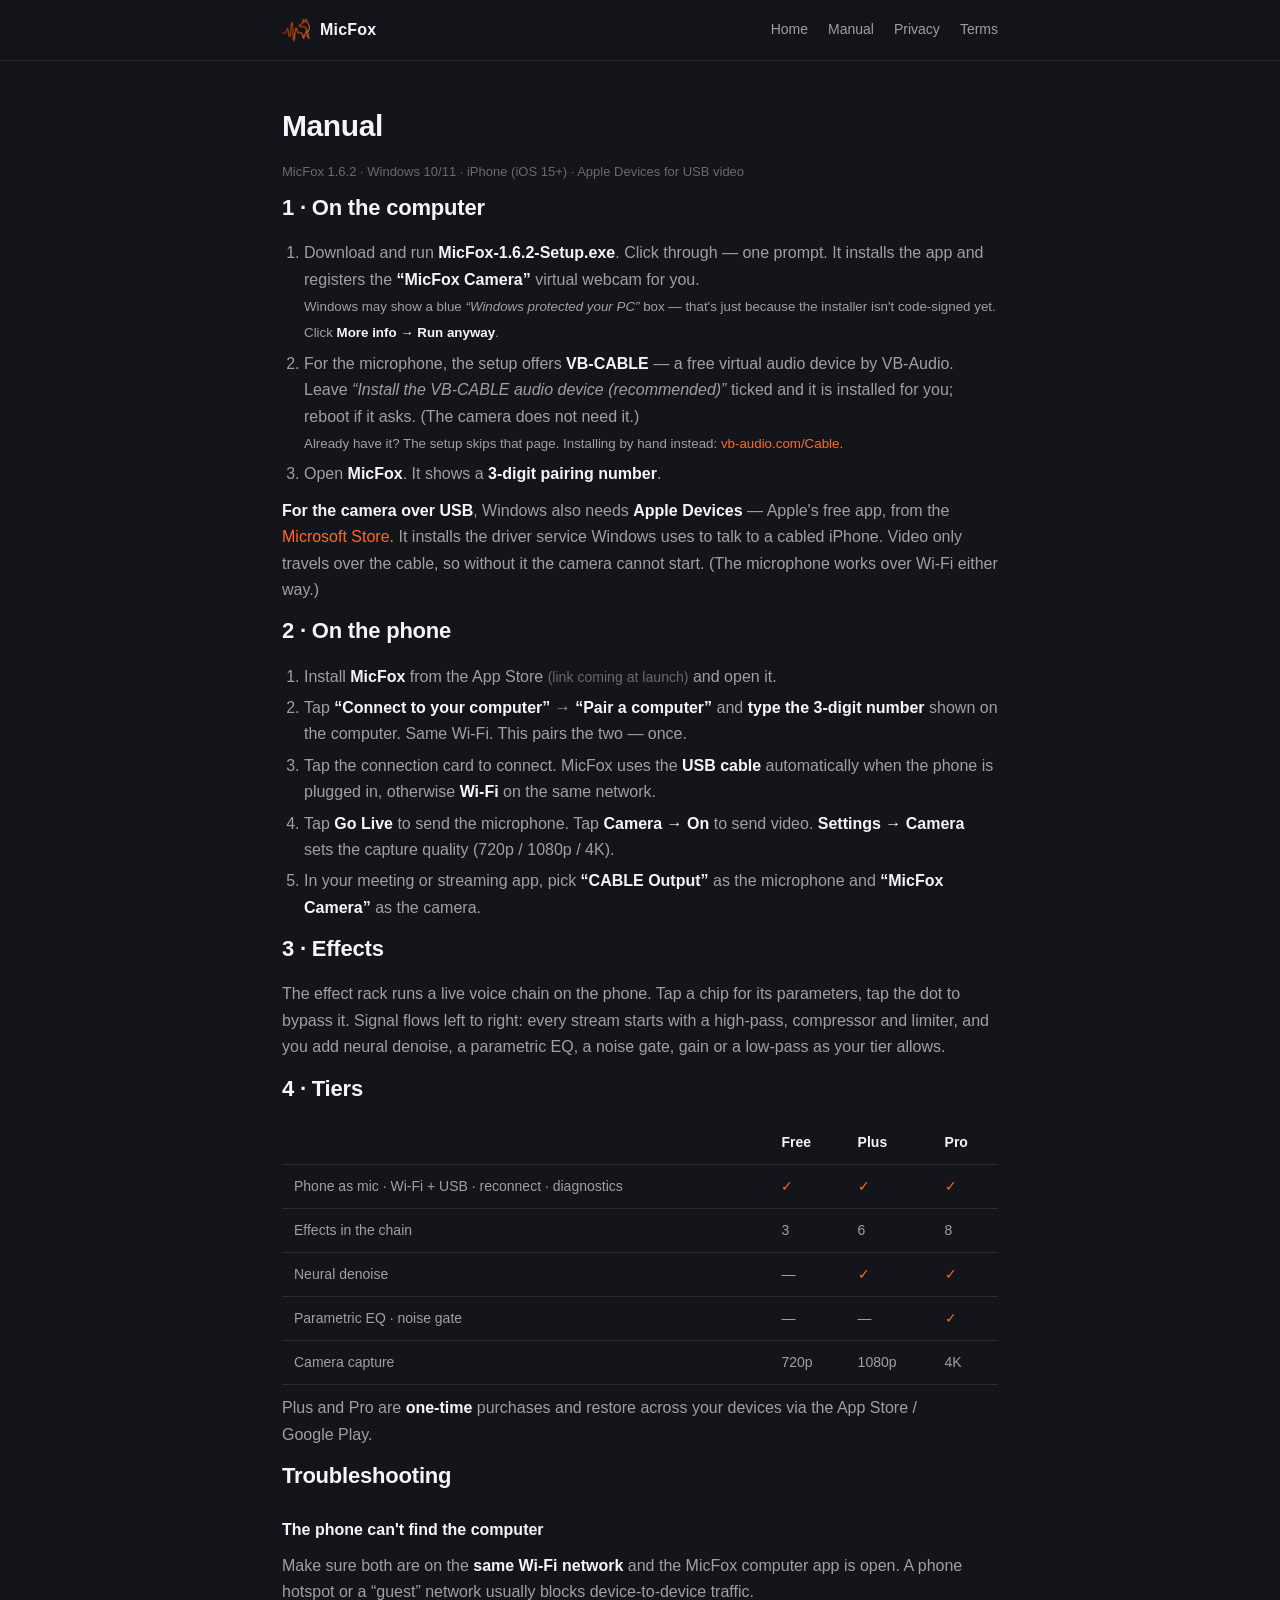
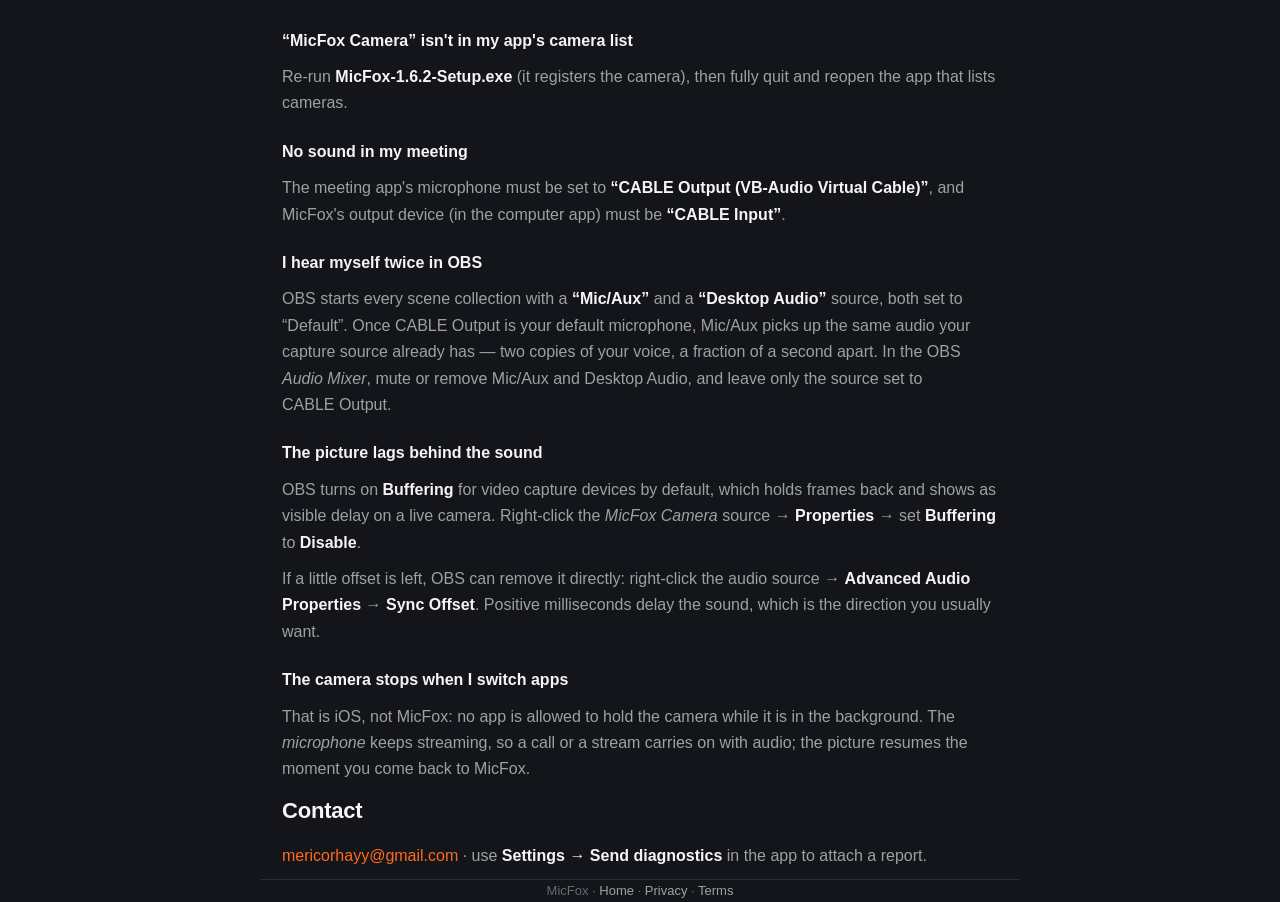
==== commit 10bc860b: "The manual promised a reorder the app does not have "long-press to reorder" — the engine and the mod" ====
--- a/manual.html
+++ b/manual.html
@@ -72,9 +72,11 @@
   </ol>
 
   <h2>3 · Effects</h2>
-  <p>The effect rack on Home runs a live voice chain on the phone. Tap a chip for
-    its parameters, tap the dot to bypass it, long‑press to reorder. Signal flows
-    left to right.</p>
+  <p>The effect rack runs a live voice chain on the phone. Tap a chip for its
+    parameters, tap the dot to bypass it. Signal flows left to right: every
+    stream starts with a high‑pass, compressor and limiter, and you add neural
+    denoise, a parametric EQ, a noise gate, gain or a low‑pass as your tier
+    allows.</p>
 
   <h2>4 · Tiers</h2>
   <table>
